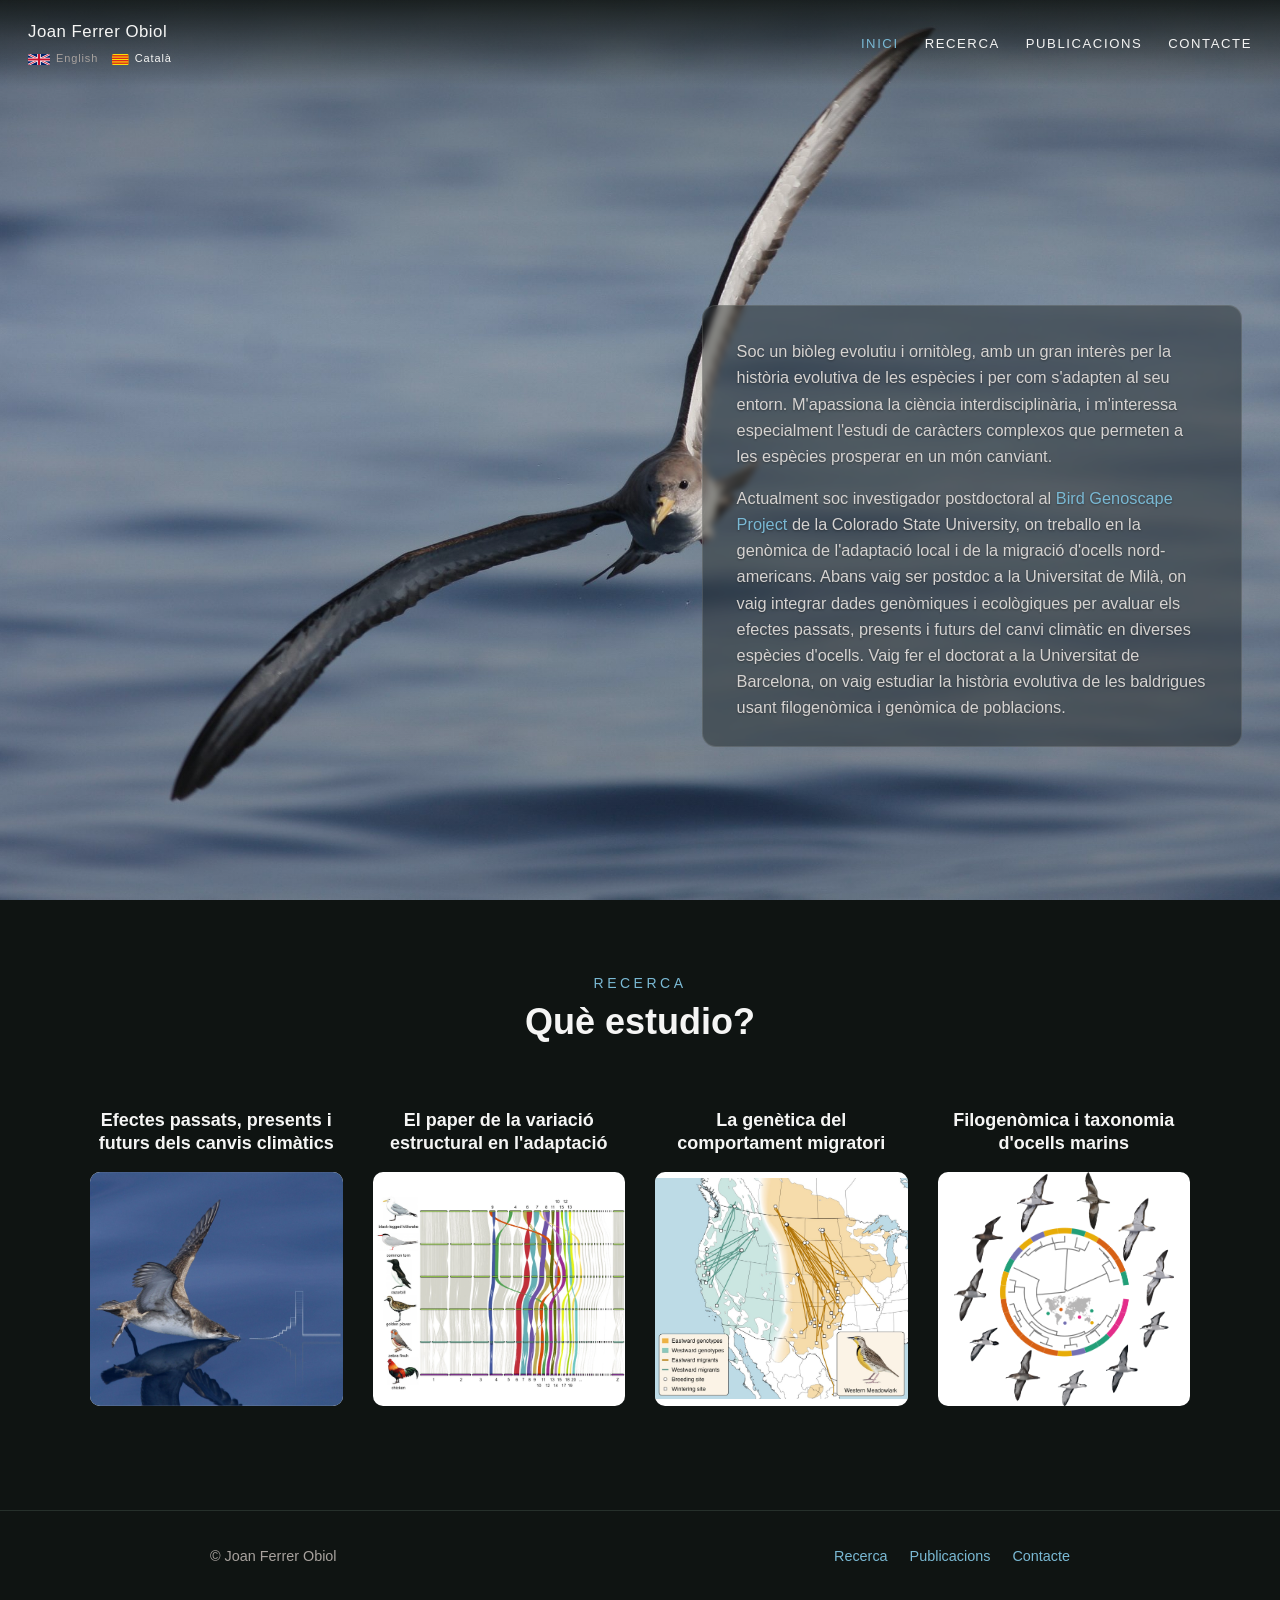
==== ca/index.html @ aafadfab "Catalan version (ca/) with language switch under the name" ====
<!doctype html>
<html lang="ca">
<head>
<meta charset="utf-8">
<meta name="viewport" content="width=device-width,initial-scale=1">
<title>Joan Ferrer Obiol</title>
<meta name="description" content="Joan Ferrer Obiol — biòleg evolutiu i ornitòleg. Genòmica de l'adaptació i del comportament migratori dels ocells.">
<link rel="stylesheet" href="../style.css">
</head>
<body>

<nav class="nav">
  <div class="brandblock">
    <a class="brand" href="index.html">Joan Ferrer Obiol</a>
    <div class="lang">
      <a href="../index.html"><svg class="flag" viewBox="0 0 60 30" aria-hidden="true"><rect width="60" height="30" fill="#012169"/><path d="M0 0L60 30M60 0L0 30" stroke="#fff" stroke-width="6"/><path d="M0 0L60 30M60 0L0 30" stroke="#C8102E" stroke-width="2.5"/><path d="M30 0v30M0 15h60" stroke="#fff" stroke-width="10"/><path d="M30 0v30M0 15h60" stroke="#C8102E" stroke-width="6"/></svg>English</a>
      <a class="on" href="index.html"><svg class="flag" viewBox="0 0 18 12" aria-hidden="true"><rect width="18" height="12" fill="#FCDD09"/><g fill="#DA121A"><rect y="1.333" width="18" height="1.333"/><rect y="4" width="18" height="1.333"/><rect y="6.667" width="18" height="1.333"/><rect y="9.333" width="18" height="1.333"/></g></svg>Català</a>
    </div>
  </div>
  <ul>
    <li><a class="active" href="index.html">Inici</a></li>
    <li><a href="research.html">Recerca</a></li>
    <li><a href="publications.html">Publicacions</a></li>
    <li><a href="contact.html">Contacte</a></li>
  </ul>
</nav>

<header class="hero hero-full" style="background-image: linear-gradient(rgba(10,14,12,.30), rgba(10,14,12,.06) 35%, rgba(10,14,12,.20)), url('../assets/hero.jpg'), radial-gradient(120% 90% at 30% 20%, #1e3a2f 0%, #0f1412 60%)">
  <div class="panel blurb">
    <p>Soc un biòleg evolutiu i ornitòleg, amb un gran interès per la història evolutiva de les espècies i per com s'adapten al seu entorn. M'apassiona la ciència interdisciplinària, i m'interessa especialment l'estudi de caràcters complexos que permeten a les espècies prosperar en un món canviant.</p>
    <p>Actualment soc investigador postdoctoral al <a href="https://www.birdgenoscape.org/">Bird Genoscape Project</a> de la Colorado State University, on treballo en la genòmica de l'adaptació local i de la migració d'ocells nord-americans. Abans vaig ser postdoc a la Universitat de Milà, on vaig integrar dades genòmiques i ecològiques per avaluar els efectes passats, presents i futurs del canvi climàtic en diverses espècies d'ocells. Vaig fer el doctorat a la Universitat de Barcelona, on vaig estudiar la història evolutiva de les baldrigues usant filogenòmica i genòmica de poblacions.</p>
  </div>
</header>

<section class="study">
  <div class="in">
    <span class="kicker">Recerca</span>
    <h2>Què estudio?</h2>
    <div class="grid">
      <a class="card" href="research.html#climate">
        <h3>Efectes passats, presents i futurs dels canvis climàtics</h3>
        <img src="../assets/research/climate.jpg" alt="">
      </a>
      <a class="card" href="research.html#structural-variation">
        <h3>El paper de la variació estructural en l'adaptació</h3>
        <img src="../assets/research/genomes.jpg" alt="">
      </a>
      <a class="card" href="research.html#migration">
        <h3>La genètica del comportament migratori</h3>
        <img src="../assets/research/migration.jpg" alt="">
      </a>
      <a class="card" href="research.html#phylogenomics">
        <h3>Filogenòmica i taxonomia d'ocells marins</h3>
        <img src="../assets/research/phylogenomics.png" alt="">
      </a>
    </div>
  </div>
</section>

<footer class="foot">
  <div class="in">
    <span>&copy; Joan Ferrer Obiol</span>
    <a href="research.html">Recerca</a>
    <a href="publications.html">Publicacions</a>
    <a href="contact.html">Contacte</a>
  </div>
</footer>

</body>
</html>
---- style.css ----
:root {
  --bg: #0f1412;
  --bg-2: #161d1a;
  --ink: #f5f5f4;          /* headings  (Enbody: stone-100) */
  --text: #d6d3d1;         /* body text (stone-300) */
  --muted: #a8a29e;        /* secondary (stone-400) */
  --dim: #78716c;          /* kickers   (stone-500) */
  --line: #26302b;
  --accent: #7ab9d4;       /* sea blue: same lightness as the old green, hue 150 -> 198 */
  --accent-2: #24607a;
  --max: 860px;
}

* { box-sizing: border-box; }

html { scroll-behavior: smooth; }

body {
  margin: 0;
  background: var(--bg);
  color: var(--text);
  font: 16px/1.625 "Helvetica Neue", Helvetica, Inter, system-ui, -apple-system, Arial, sans-serif;
  -webkit-font-smoothing: antialiased;
}

a { color: var(--accent); text-decoration: none; }
a:hover { text-decoration: underline; }

/* ── nav ─────────────────────────────────────────────────────────── */
.nav {
  position: fixed; inset: 0 0 auto 0; z-index: 10;
  display: flex; align-items: center; justify-content: space-between;
  padding: 18px 28px;
  background: linear-gradient(rgba(15,20,18,.85), rgba(15,20,18,0));
}
.nav .brand { color: var(--ink); font-weight: 300; font-size: 1.05rem; letter-spacing: .03em; }
.nav .brand:hover { text-decoration: none; color: var(--accent); }
/* language switch under the name */
.nav .brandblock { display: flex; flex-direction: column; gap: 5px; }
.nav .lang { display: flex; gap: 14px; font-size: 11px; letter-spacing: .08em; }
.nav .lang a { color: var(--muted); display: inline-flex; align-items: center; gap: 6px; }
.nav .lang a.on { color: var(--ink); }
.nav .lang a:hover { color: var(--accent); text-decoration: none; }
.nav .lang .flag { height: 11px; width: auto; display: block; border-radius: 1.5px; }
.nav ul { list-style: none; margin: 0; padding: 0; display: flex; gap: 26px; }
.nav li a {
  color: var(--ink); font-size: .82rem; letter-spacing: .12em; text-transform: uppercase;
}
.nav li a.active, .nav li a:hover { color: var(--accent); text-decoration: none; }

/* ── hero (home) ─────────────────────────────────────────────────── */
.hero {
  min-height: 58vh;
  display: grid; place-items: center;
  padding: 120px 24px 60px;
  background:
    linear-gradient(rgba(10,14,12,.28), rgba(10,14,12,.10) 40%, rgba(15,20,18,.55)),
    url("assets/hero.jpg") center 58%/cover no-repeat,
    radial-gradient(120% 90% at 30% 20%, #1e3a2f 0%, #0f1412 60%);
}
.hero .panel {
  max-width: 640px; text-align: center;
  padding: 44px 40px;
  background: rgba(15,20,18,.55);
  border: 1px solid rgba(232,230,225,.12);
  backdrop-filter: blur(4px);
}
/* full-screen variant: the photo fills the viewport and the text sits in a
   translucent box, so the image stays visible behind it */
.hero-full {
  min-height: 100vh;
  padding: 110px 24px 70px;
  /* box sits lower right, over open sea: the bird (centre, head at ~55%)
     and its far wing (rising to the top right) stay in view */
  justify-items: end; align-items: end;
  padding-right: max(20px, 3vw); padding-bottom: 17vh;
  background:
    linear-gradient(rgba(10,14,12,.30), rgba(10,14,12,.06) 35%, rgba(10,14,12,.20)),
    url("assets/hero.jpg") 60% 58%/cover no-repeat,
    radial-gradient(120% 90% at 30% 20%, #1e3a2f 0%, #0f1412 60%);
}
.hero-full .panel.blurb {
  width: min(540px, 100%); text-align: left; padding: 32px 34px 26px;
  border-radius: 14px;
  background: rgba(15,20,18,.40);
  border: 1px solid rgba(232,230,225,.14);
  backdrop-filter: blur(3px); -webkit-backdrop-filter: blur(3px);
  text-shadow: 0 1px 2px rgba(0,0,0,.35);
}
.hero-full .panel.blurb p { font-size: 1.02rem; line-height: 1.6; margin: 0 0 1em; }
.hero-full .panel.blurb p:last-child { margin-bottom: 0; }
.hero-full .panel.blurb .more { font-size: .95rem; color: var(--ink); opacity: .85; }
.hero h1 { margin: 0 0 .2em; font-size: 2.4rem; font-weight: 600; letter-spacing: -.01em; }
.hero .role { margin: 0 0 1.2em; color: var(--muted); font-size: 1rem; letter-spacing: .04em; }
.hero .tag { margin: 0; font-size: 1.05rem; }

/* ── page header (research / publications) ───────────────────────── */
.page-head { padding: 130px 24px 20px; max-width: var(--max); margin: 0 auto; }
.kicker {
  display: block; margin: 0 0 .6em;
  color: var(--dim); font-size: 12px; letter-spacing: .2em; text-transform: uppercase;
}
.page-head h1 { margin: 0 0 .5em; color: var(--ink); font-size: 36px; line-height: 1.1; font-weight: 600; letter-spacing: -.01em; }
.page-head .lede { color: var(--muted); font-size: 20px; line-height: 1.625; max-width: 720px; margin: 0; }

/* ── content ─────────────────────────────────────────────────────── */
.wrap { max-width: var(--max); margin: 0 auto; padding: 40px 24px 60px; }

/* home blurb */
.blurb { padding-top: 56px; }
.blurb p { font-size: 1.22rem; line-height: 1.7; margin: 0 0 1.3em; max-width: 780px; }
.blurb .more { font-size: 1rem; color: var(--muted); }

/* contact */
.contact { display: grid; grid-template-columns: 320px 1fr; gap: 48px; align-items: start; }
.contact img { width: 320px; height: 320px; object-fit: cover; border-radius: 10px; background: var(--bg-2); }
.contact p { margin: 0 0 1em; }
.contact .links { margin-top: 18px; flex-direction: column; gap: 10px; }
.contact .links a { font-size: 1.05rem; }

/* research topics: image column + text column, Enbody-style */
.topic { display: grid; grid-template-columns: 300px 1fr; gap: 44px; align-items: start;
         padding: 52px 0; border-top: 1px solid var(--line); }
.topic:first-of-type { border-top: 0; padding-top: 16px; }
.topic .fig { position: sticky; top: 90px; margin: 0; }
.topic .fig img { width: 100%; height: auto; border-radius: 10px; display: block; }
.topic .fig .ph { width: 100%; aspect-ratio: 4/5; border-radius: 10px; border: 1px dashed var(--muted);
                  display: grid; place-items: center; text-align: center; padding: 20px;
                  color: var(--muted); font-size: .85rem; line-height: 1.4; }
.topic .fig figcaption { margin-top: 8px; color: var(--muted); font-size: .8rem; }
/* transparent illustrations: shown whole on a translucent light card */
.topic .fig.art img { border-radius: 16px;
  padding: 7%; background: #fff; }
.topic h2 { margin: 0 0 .3em; color: var(--ink); font-size: 30px; line-height: 1.2; font-weight: 600; }
.topic .tagline { margin: 0 0 1em; color: var(--muted); }
.topic p { margin: 0 0 1em; color: var(--text); font-size: 16px; line-height: 1.625; }
.topic h3 { margin: 1.6em 0 .35em; color: var(--ink); font-size: 20px; font-weight: 500; }
.topic h3 + p { color: var(--muted); font-size: 14px; line-height: 1.625; }
.topic .sel { margin-top: 1.6em; }
.topic .sel .kicker { margin-bottom: .6em; }
.topic .sel ul { list-style: none; margin: 0; padding: 0; }
.topic .sel li { padding: 8px 0; border-top: 1px solid var(--line); }
.topic .sel li:first-child { border-top: 0; }
.topic .sel .t { display: block; color: var(--ink); }
.topic .sel .j { color: var(--muted); font-size: 14px; }
/* wide (landscape) figures go above the text instead of beside it */
.topic.wide { grid-template-columns: 1fr; gap: 26px; }
.topic.wide .fig { position: static; }
.topic.wide .fig img { background: #fff; padding: 2.5%; border-radius: 12px; }
@media (max-width: 760px) {
  .topic { grid-template-columns: 1fr; gap: 20px; }
  .topic .fig { position: static; max-width: 340px; }
}

.topic { scroll-margin-top: 84px; }   /* anchors land below the fixed nav */

/* home: "What I study" cards */
.study { padding: 72px 24px 84px; }
.study .in { max-width: 1100px; margin: 0 auto; text-align: center; }
.study .kicker { color: var(--accent); font-weight: 300; font-size: 14px; letter-spacing: .25em; margin-bottom: .5em; }
.study h2 { margin: 0 0 44px; color: var(--ink); font-size: 36px; line-height: 1.1; font-weight: 600; }
.study .grid { display: grid; grid-template-columns: repeat(4, 1fr); gap: 30px; }
.study .card { display: block; color: var(--ink); }
.study .card:hover { text-decoration: none; }
.study .card h3 { margin: 0 0 16px; min-height: 3.9em; font-size: 18px; line-height: 1.3; font-weight: 600;
                  display: flex; align-items: flex-end; justify-content: center; }
/* one box size for all four, shaped exactly like the shearwater photo
   (1400 x 1299) so that photo fills its box edge to edge; the three
   white-backed figures are fitted inside whole, and their margins are white
   on white */
.study .card img { display: block; width: 100%; aspect-ratio: 1400 / 1299; object-fit: contain; border-radius: 10px;
                   background: #fff; transition: filter .2s ease; }
.study .card:hover img { filter: brightness(.65); }
@media (max-width: 760px) {
  .study .grid { grid-template-columns: repeat(2, 1fr); gap: 20px; }
  .study .card h3 { font-size: 16px; }
}

/* coming soon */
.soon { padding: 40px 0 80px; color: var(--muted); font-size: 1.15rem; max-width: 640px; }

.about { display: grid; grid-template-columns: 180px 1fr; gap: 36px; align-items: start; }
.about img, .about .photo {
  width: 180px; height: 180px; object-fit: cover; border-radius: 50%;
  background: var(--bg-2); border: 1px solid var(--line);
}
.about p { margin: 0 0 1.1em; }

.links { display: flex; flex-wrap: wrap; gap: 8px 22px; margin: 28px 0 0; padding: 0; list-style: none; }
.links a { font-size: .92rem; letter-spacing: .02em; }

/* research themes */
.theme { padding: 44px 0; border-top: 1px solid var(--line); }
.theme:first-of-type { border-top: 0; padding-top: 12px; }
.theme h2 { margin: 0 0 .15em; font-size: 1.55rem; font-weight: 600; }
.theme .tagline { margin: 0 0 1em; color: var(--muted); }
.theme p { margin: 0 0 1em; }
.theme .sel { margin-top: 1.4em; }
.theme .sel .kicker { margin-bottom: .8em; }
.theme .sel ul { list-style: none; margin: 0; padding: 0; }
.theme .sel li { padding: 9px 0; border-top: 1px solid var(--line); }
.theme .sel li:first-child { border-top: 0; }
.theme .sel .t { display: block; }
.theme .sel .j { color: var(--muted); font-size: .9rem; }

/* publications */
.pub-tools { margin: 0 0 8px; font-size: .92rem; }
.pub-tools a { margin-right: 18px; }
.year { margin: 44px 0 6px; font-size: 1.3rem; font-weight: 600; color: var(--accent); }
.year.first { margin-top: 12px; }
.pub { padding: 18px 0; border-top: 1px solid var(--line); }
.pub .t { display: block; color: var(--ink); font-weight: 600; font-size: 16px; line-height: 1.4; }
.pub .a { display: block; color: var(--muted); font-size: 14px; margin-top: 4px; }
.pub .a b { color: var(--text); font-weight: 600; }
.pub .j { display: block; color: var(--muted); font-size: 14px; margin-top: 4px; }
.pub .j em { font-style: italic; }
.pub .s { display: block; margin-top: 8px; color: var(--text); font-size: 15px; }
.pub .note { color: var(--muted); }

/* footer */
.foot {
  border-top: 1px solid var(--line); margin-top: 20px;
  padding: 34px 24px 48px; color: var(--muted); font-size: .9rem;
}
.foot .in { max-width: var(--max); margin: 0 auto; display: flex; flex-wrap: wrap; gap: 8px 22px; align-items: center; }
.foot .in span { margin-right: auto; }

@media (max-width: 640px) {
  .nav { padding: 12px 18px; flex-wrap: wrap; gap: 6px 0; }
  .nav ul { gap: 14px; flex-wrap: wrap; }
  .nav li a { font-size: .74rem; letter-spacing: .08em; }
  .hero-full { padding: 96px 16px 40px; justify-items: center; background-position: 62% 50%; }
  .hero-full .panel.blurb { padding: 22px 20px 18px; }
  .hero-full .panel.blurb p { font-size: .98rem; }
  .hero h1 { font-size: 1.9rem; }
  .hero .panel { padding: 30px 22px; }
  .page-head { padding-top: 105px; }
  .page-head h1 { font-size: 2rem; }
  .about { grid-template-columns: 1fr; }
  .about img, .about .photo { width: 140px; height: 140px; }
  .contact { grid-template-columns: 1fr; }
  .contact img { width: 240px; height: 240px; }
  .blurb p { font-size: 1.1rem; }
}
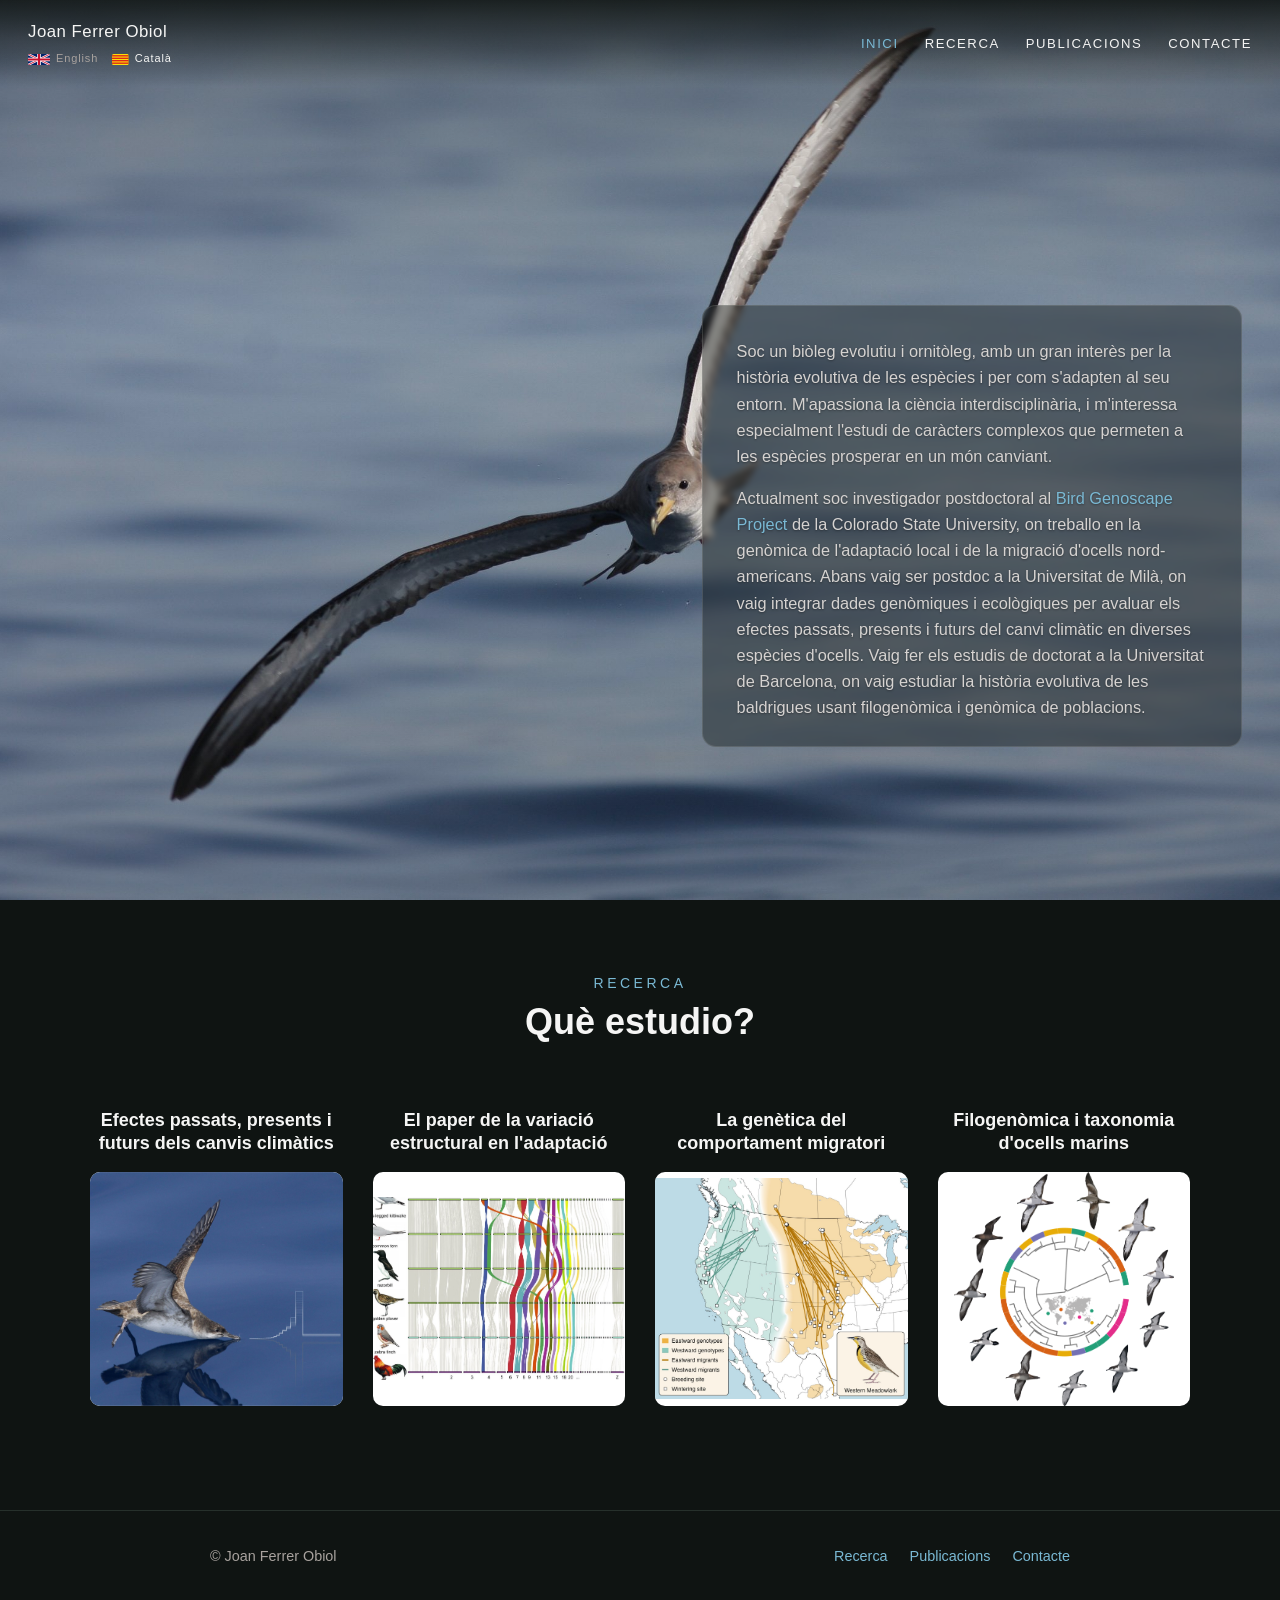
==== commit 87e13bd5: "Catalan home: 'estudis de doctorat' Co-Authored-By: Claude Fable 5.1 <noreply@anthropic.com>" ====
--- a/ca/index.html
+++ b/ca/index.html
@@ -28,7 +28,7 @@
 <header class="hero hero-full" style="background-image: linear-gradient(rgba(10,14,12,.30), rgba(10,14,12,.06) 35%, rgba(10,14,12,.20)), url('../assets/hero.jpg'), radial-gradient(120% 90% at 30% 20%, #1e3a2f 0%, #0f1412 60%)">
   <div class="panel blurb">
     <p>Soc un biòleg evolutiu i ornitòleg, amb un gran interès per la història evolutiva de les espècies i per com s'adapten al seu entorn. M'apassiona la ciència interdisciplinària, i m'interessa especialment l'estudi de caràcters complexos que permeten a les espècies prosperar en un món canviant.</p>
-    <p>Actualment soc investigador postdoctoral al <a href="https://www.birdgenoscape.org/">Bird Genoscape Project</a> de la Colorado State University, on treballo en la genòmica de l'adaptació local i de la migració d'ocells nord-americans. Abans vaig ser postdoc a la Universitat de Milà, on vaig integrar dades genòmiques i ecològiques per avaluar els efectes passats, presents i futurs del canvi climàtic en diverses espècies d'ocells. Vaig fer el doctorat a la Universitat de Barcelona, on vaig estudiar la història evolutiva de les baldrigues usant filogenòmica i genòmica de poblacions.</p>
+    <p>Actualment soc investigador postdoctoral al <a href="https://www.birdgenoscape.org/">Bird Genoscape Project</a> de la Colorado State University, on treballo en la genòmica de l'adaptació local i de la migració d'ocells nord-americans. Abans vaig ser postdoc a la Universitat de Milà, on vaig integrar dades genòmiques i ecològiques per avaluar els efectes passats, presents i futurs del canvi climàtic en diverses espècies d'ocells. Vaig fer els estudis de doctorat a la Universitat de Barcelona, on vaig estudiar la història evolutiva de les baldrigues usant filogenòmica i genòmica de poblacions.</p>
   </div>
 </header>
 
--- a/style.css
+++ b/style.css
@@ -118,9 +118,13 @@
 .contact .links { margin-top: 18px; flex-direction: column; gap: 10px; }
 .contact .links a { font-size: 1.05rem; }
 
+/* research page is wider than the others, with a large image column */
+.page-head.wide, .wrap.wide { max-width: 1240px; }
+.page-head.wide .lede { max-width: 820px; }
+
 /* research topics: image column + text column, Enbody-style */
-.topic { display: grid; grid-template-columns: 300px 1fr; gap: 44px; align-items: start;
-         padding: 52px 0; border-top: 1px solid var(--line); }
+.topic { display: grid; grid-template-columns: 500px 1fr; gap: 56px; align-items: start;
+         padding: 60px 0; border-top: 1px solid var(--line); }
 .topic:first-of-type { border-top: 0; padding-top: 16px; }
 .topic .fig { position: sticky; top: 90px; margin: 0; }
 .topic .fig img { width: 100%; height: auto; border-radius: 10px; display: block; }
@@ -147,9 +151,12 @@
 .topic.wide { grid-template-columns: 1fr; gap: 26px; }
 .topic.wide .fig { position: static; }
 .topic.wide .fig img { background: #fff; padding: 2.5%; border-radius: 12px; }
+@media (max-width: 1100px) {
+  .topic { grid-template-columns: 400px 1fr; gap: 40px; }
+}
 @media (max-width: 760px) {
   .topic { grid-template-columns: 1fr; gap: 20px; }
-  .topic .fig { position: static; max-width: 340px; }
+  .topic .fig { position: static; max-width: 420px; }
 }
 
 .topic { scroll-margin-top: 84px; }   /* anchors land below the fixed nav */
